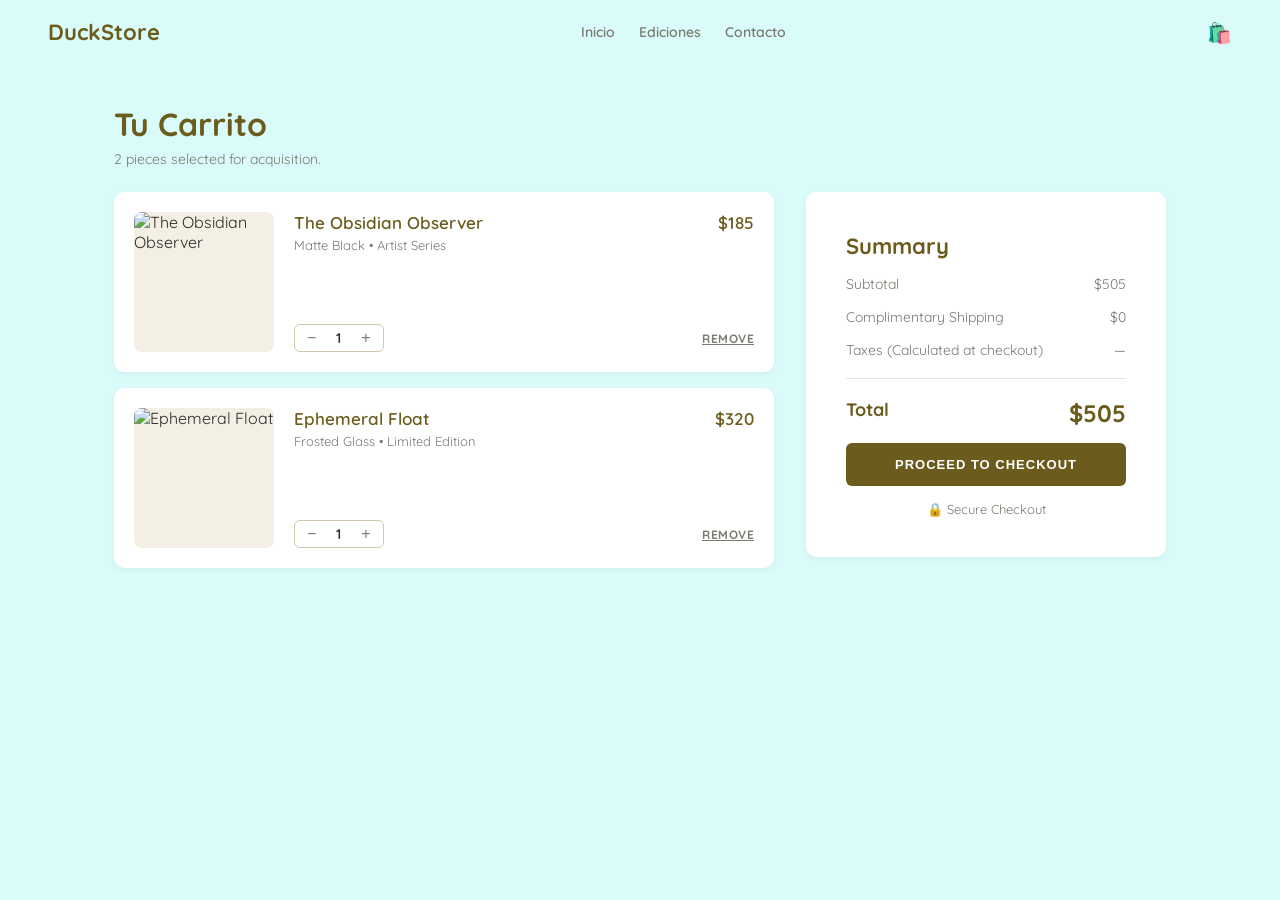
==== carrito.html @ 754b8fd4 "fix:update css carrito" ====
<!DOCTYPE html>
<html lang="es">
<head>
  <meta charset="UTF-8">
  <meta name="viewport" content="width=device-width, initial-scale=1.0">
  <title>DuckStore</title>

  <!-- Fuente redondeada similar a la de la imagen -->
  <link href="https://fonts.googleapis.com/css2?family=Quicksand:wght@400;500;600;700&display=swap" rel="stylesheet">

  <!-- Nuestra hoja de estilos -->
  <link rel="stylesheet" href="css/style.css">
</head>
<body class="body">

  <!-- =========================================
       HEADER: Barra superior con el logo y el ícono de carrito
  ========================================== -->
  <header class="header">
    <span class="header__logo">DuckStore</span>
    <!-- Enlaces visibles en vista PC -->
    <nav class="header__nav">
      <a href="index.html" class="header__nav-link">Inicio</a>
      <a href="catalogo.html" class="header__nav-link">Ediciones</a>
      <a href="contacto.html" class="header__nav-link">Contacto</a>
    </nav>
    <a href="carrito.html" class="header__icon2" aria-label="Ver Bolsa">🛍️</a>
  </header>

  <!-- =========================================
       MAIN: Título + lista de productos + resumen
  ========================================== -->
  <main class="products2">
    <h2 class="products__title">Tu Carrito</h2>
    <p class="products__subtitle">2 pieces selected for acquisition.</p>

    <!-- Contenedor flexible para separar productos y resumen en PC -->
    <div class="products__container">
      
      <!-- Lista de tarjetas de productos -->
      <div class="products__list">
        
        <!-- Tarjeta 1: The Obsidian Observer -->
        <article class="card2">
          <div class="card__image-wrapper2">
            <img src="https://lh3.googleusercontent.com/aida-public/[base64]" alt="The Obsidian Observer" class="card__img2">
          </div>
          <div class="card__footer2">
            <div class="card__details">
              <div class="card__text">
                <h3 class="card__name">The Obsidian Observer</h3>
                <p class="card__author">Matte Black • Artist Series</p>
              </div>
              <span class="card__price">$185</span>
            </div>
            <div class="card__actions">
              <div class="card__counter">
                <button class="counter__btn">−</button>
                <span class="counter__value">1</span>
                <button class="counter__btn">+</button>
              </div>
              <a href="#" class="card__remove">REMOVE</a>
            </div>
          </div>
        </article>

        <!-- Tarjeta 2: Ephemeral Float -->
        <article class="card2">
          <div class="card__image-wrapper2">
            <img src="https://lh3.googleusercontent.com/aida-public/[base64]" alt="Ephemeral Float" class="card__img2">
          </div>
          <div class="card__footer2">
            <div class="card__details">
              <div class="card__text">
                <h3 class="card__name">Ephemeral Float</h3>
                <p class="card__author">Frosted Glass • Limited Edition</p>
              </div>
              <span class="card__price">$320</span>
            </div>
            <div class="card__actions">
              <div class="card__counter">
                <button class="counter__btn">−</button>
                <span class="counter__value">1</span>
                <button class="counter__btn">+</button>
              </div>
              <a href="#" class="card__remove">REMOVE</a>
            </div>
          </div>
        </article>

      </div>

      <!-- Tarjeta de Resumen (Summary) -->
      <aside class="summary">
        <h3 class="summary__title">Summary</h3>
        
        <div class="summary__row">
          <span>Subtotal</span>
          <span>$505</span>
        </div>

        <div class="summary__row">
          <span>Complimentary Shipping</span>
          <span>$0</span>
        </div>

        <div class="summary__row">
          <span>Taxes (Calculated at checkout)</span>
          <span>—</span>
        </div>

        <hr class="summary__line">

        <div class="summary__row summary__row--total">
          <span>Total</span>
          <span class="summary__price">$505</span>
        </div>

        <button class="btn-primary2 summary__btn">PROCEED TO CHECKOUT</button>

        <p class="summary__secure">🔒 Secure Checkout</p>
      </aside>

    </div>
  </main>

  <!-- =========================================
       BOTTOM NAV: Barra de navegación inferior (estilo app móvil)
  ========================================== -->
  <nav class="bottom-nav2" aria-label="Navegacion Principal">
    <a href="index.html" class="bottom-nav__item2" aria-label="Inicio">
      <span class="bottom-nav__icon">🏠</span>
      <span class="bottom-nav__text">Inicio</span>
    </a>
    <a href="catalogo.html" class="bottom-nav__item2" aria-label="Ediciones">
      <span class="bottom-nav__icon">▦</span>
      <span class="bottom-nav__text">Ediciones</span>
    </a>
    <a href="carrito.html" class="bottom-nav__item2 bottom-nav__item--active" aria-label="Bolsa">
      <span class="bottom-nav__icon">🛍️</span>
      <span class="bottom-nav__text">Bolsa</span>
    </a>
    <a href="contacto.html" class="bottom-nav__item2" aria-label="Contacto">
      <span class="bottom-nav__icon">✉️</span>
      <span class="bottom-nav__text">Contacto</span>
    </a>
  </nav>

</body>
</html>
---- css/style.css ----
/* ==========================================================
   VARIABLES GLOBALES
   Aquí guardamos los colores principales para reutilizarlos
   fácilmente en todo el archivo.
========================================================== */
:root {
  --color-fondo: #d9fbf9;      /* Fondo turquesa clarito */
  --color-texto: #2b2a26;      /* Texto oscuro general */
  --color-marron: #6b5c1e;     /* Marrón/dorado oscuro para títulos y botón */
  --color-gris-texto: #7a7a72; /* Gris para texto secundario */
  --color-tarjeta: #ffffff;    /* Fondo blanco de las tarjetas */
  --color-badge-oro: #f3d36b;  /* Fondo del badge "LIMITED EDITION" */
  --color-badge-gris: #e7e2d4; /* Fondo del badge "NEW FORM" */
}

/* ==========================================================
   RESET BÁSICO
   Quitamos márgenes por defecto y unificamos el modelo de caja.
========================================================== */
* {
  margin: 0;
  padding: 0;
  box-sizing: border-box;
}

body {
  font-family: 'Quicksand', sans-serif;
  background-color: var(--color-fondo);
  color: var(--color-texto);
  max-width: 480px;      /* Simula el ancho de un móvil */
  margin: 0 auto;        /* Centrado en pantallas grandes */
  padding-bottom: 90px;  /* Espacio para la barra inferior fija */
}

/* ==========================================================
   HEADER
========================================================== */
.header {
  display: flex;
  align-items: center;
  justify-content: space-between;
  background-color: var(--color-fondo);
  padding: 18px 20px;
}

.header__logo {
  font-size: 22px;
  font-weight: 700;
  color: var(--color-marron);
}

.header__icon {
  font-size: 20px;
}

/* ==========================================================
   HERO
   Sección grande con una imagen de fondo oscura y texto centrado.
========================================================== */
.hero {
  /* Imagen + degradado oscuro para que el texto se lea bien */
  background:
    linear-gradient(to bottom, rgba(20,20,25,0.55), rgba(20,20,25,0.85)),
    url('https://lh3.googleusercontent.com/aida-public/[base64]');
  background-size: cover;
  background-position: center;
  min-height: 500px;
  display: flex;
  align-items: flex-end; /* El contenido se apoya en la parte baja */
}

.hero__overlay {
  width: 100%;
  text-align: center;
  color: #fdfdfa;
  padding: 40px 24px;
}

.hero__tag {
  font-size: 12px;
  font-weight: 700;
  letter-spacing: 2px;
  margin-bottom: 10px;
}

.hero__title {
  font-size: 30px;
  font-weight: 700;
  margin-bottom: 14px;
}

.hero__text {
  font-size: 14px;
  line-height: 1.5;
  max-width: 340px;
  margin: 0 auto 24px auto;
  opacity: 0.9;
}

/* Botón principal (dorado/marrón) */
.btn-primary {
  background-color: var(--color-marron);
  color: #fff;
  border: none;
  padding: 14px 28px;
  font-size: 13px;
  font-weight: 700;
  letter-spacing: 1px;
  border-radius: 6px;
  cursor: pointer;
}

/* ==========================================================
   SECCIÓN DE PRODUCTOS (New Arrivals)
========================================================== */
.products {
  padding: 30px 20px;
}

.products__title {
  font-size: 26px;
  font-weight: 700;
  color: var(--color-marron);
  margin-bottom: 6px;
}

.products__subtitle {
  font-size: 14px;
  color: var(--color-gris-texto);
  margin-bottom: 24px;
}

/* ---------- Tarjeta de producto ---------- */
.card {
  background-color: var(--color-tarjeta);
  border-radius: 10px;
  padding: 18px;
  margin-bottom: 20px;
  box-shadow: 0 2px 6px rgba(0, 0, 0, 0.05);
}

.card__header {
  display: flex;
  justify-content: space-between;
  align-items: center;
  margin-bottom: 14px;
}

/* Cuando no hay badge, el corazón se alinea a la derecha */
.card__header--right {
  justify-content: flex-end;
}

.card__like {
  font-size: 18px;
  cursor: pointer;
}

/* Etiquetas (badges) */
.badge {
  font-size: 11px;
  font-weight: 700;
  letter-spacing: 1px;
  padding: 5px 12px;
  border-radius: 20px;
}

.badge--gold {
  background-color: var(--color-badge-oro);
  color: #4a3c00;
}

.badge--gray {
  background-color: var(--color-badge-gris);
  color: var(--color-gris-texto);
}

/* Contenedor de la imagen del producto */
.card__image-wrapper {
  background-color: #f4efe4;
  border-radius: 8px;
  display: flex;
  align-items: center;
  justify-content: center;
  padding: 20px;
  margin-bottom: 16px;
}

.card__img {
  max-width: 100%;
  max-height: 180px;
  object-fit: contain;
}

/* Pie de la tarjeta: nombre, autor y precio */
.card__footer {
  display: flex;
  justify-content: space-between;
  align-items: flex-end;
}

.card__name {
  font-size: 17px;
  font-weight: 600;
  color: var(--color-marron);
  margin-bottom: 4px;
}

.card__author {
  font-size: 13px;
  color: var(--color-gris-texto);
}

.card__price {
  font-size: 17px;
  font-weight: 600;
  color: var(--color-marron);
}

/* Enlace "Ver toda la colección" */
.view-all {
  display: block;
  text-align: center;
  font-size: 13px;
  font-weight: 700;
  letter-spacing: 1px;
  color: var(--color-marron);
  text-decoration: none;
  margin-top: 10px;
}

/* ==========================================================
   BARRA DE NAVEGACIÓN INFERIOR (estilo app móvil)
========================================================== */
.bottom-nav {
  position: fixed;
  bottom: 0;
  left: 50%;
  transform: translateX(-50%);
  width: 100%;
  max-width: 480px;
  background-color: var(--color-tarjeta);
  display: flex;
  justify-content: space-around;
  align-items: center;
  padding: 14px 0;
  box-shadow: 0 -2px 6px rgba(0, 0, 0, 0.06);
}

.bottom-nav__item {
  text-decoration: none;
  color: var(--color-gris-texto);
  font-size: 20px;
  width: 42px;
  height: 42px;
  display: flex;
  align-items: center;
  justify-content: center;
  border-radius: 50%;
}

/* El ícono activo se resalta con fondo dorado */
.bottom-nav__item--active {
  background-color: var(--color-badge-oro);
  color: #4a3c00;
}
/* ==========================================================
   PÁGINA CATÁLOGO (catalogo.html)
   Reutiliza las variables definidas arriba en :root y agrega
   solo lo nuevo que necesita esta pantalla.
========================================================== */

/* Color extra para las etiquetas azules de esta página */
:root {
  --color-badge-azul: #9ae1fe;
  --color-badge-azul-texto: #08667e;
}

/* ---------- Introducción (título + texto) ---------- */
.intro {
  text-align: center;
  padding: 30px 24px 10px;
}

.intro__title {
  font-size: 28px;
  font-weight: 700;
  color: var(--color-marron);
  margin-bottom: 10px;
}

.intro__text {
  font-size: 14px;
  line-height: 1.5;
  color: var(--color-gris-texto);
  max-width: 340px;
  margin: 0 auto;
}

/* ---------- Filtros y orden ---------- */
.filters {
  padding: 20px 20px 14px;
  border-bottom: 1px solid var(--color-badge-gris);
}

.filters__tabs {
  display: flex;
  gap: 18px;
  overflow-x: auto;
  margin-bottom: 14px;
}

.filters__tab {
  background: none;
  border: none;
  font-family: inherit;
  font-size: 12px;
  font-weight: 700;
  letter-spacing: 0.5px;
  color: var(--color-gris-texto);
  white-space: nowrap;
  padding-bottom: 4px;
  cursor: pointer;
}

/* Pestaña de categoría seleccionada (subrayada) */
.filters__tab--active {
  color: var(--color-marron);
  border-bottom: 2px solid var(--color-marron);
}

.filters__sort {
  font-size: 12px;
  font-weight: 700;
  letter-spacing: 0.5px;
  color: var(--color-gris-texto);
  cursor: pointer;
}

/* ---------- Lista de productos del catálogo ---------- */
.catalog {
  padding: 24px 20px 10px;
}

.item {
  margin-bottom: 28px;
}

.item__image-wrapper {
  position: relative;
  border-radius: 10px;
  overflow: hidden;
  background-color: #f4efe4;
  margin-bottom: 12px;
}

.item__img {
  width: 100%;
  height: 260px;
  object-fit: cover;
  display: block;
}

/* Etiqueta (badge) sobre la imagen del producto */
.badge {
  position: absolute;
  top: 12px;
  left: 12px;
  background-color: var(--color-badge-azul);
  color: var(--color-badge-azul-texto);
  font-size: 11px;
  font-weight: 700;
  letter-spacing: 0.5px;
  padding: 5px 12px;
  border-radius: 20px;
  z-index: 1;
}

.item__info {
  display: flex;
  justify-content: space-between;
  align-items: flex-start;
}

.item__name {
  font-size: 18px;
  font-weight: 600;
  color: var(--color-marron);
  margin-bottom: 4px;
}

.item__category {
  font-size: 13px;
  color: var(--color-gris-texto);
}

.item__price {
  font-size: 18px;
  font-weight: 600;
  color: var(--color-marron);
}

/* Producto agotado: se muestra apagado y en gris */
.item--sold-out .item__img {
  filter: grayscale(1);
  opacity: 0.6;
}

.item--sold-out .item__name,
.item--sold-out .item__category,
.item--sold-out .item__price {
  opacity: 0.6;
}

/* Botón "DISCOVER MORE" centrado, reutiliza .btn-primary ya existente arriba */
.catalog .btn-primary {
  display: block;
  margin: 20px auto 10px;
}
/* PARTE DEL CARRITO*/
.body{
  max-width: none;
  margin: 0;
}
:root {
  --color-marron-hover: #554600; /* Tono oscuro para hover */
  --color-borde: #d0c6ab;        /* Bordes divisores */
}
/*HEADER */
.header__nav {
  display: none;
  gap: 24px;
}
.header__nav-link {
  text-decoration: none;
  color: var(--color-gris-texto);
  font-size: 14px;
  font-weight: 600;
  transition: color 0.2s;
}
.header__nav-link:hover {
  color: var(--color-marron);
}
.header__icon2 {
  font-size: 20px;
  text-decoration: none;
  color: var(--color-marron);
}
/*SECCIÓN PRINCIPAL*/
.products2 {
  max-width: 480px;
  margin: 0 auto;
  padding: 24px 20px;
}
.products__container {
  display: flex;
  flex-direction: column;
  gap: 20px;
}
.products__list {
  display: flex;
  flex-direction: column;
  gap: 16px;
  flex: 1;
}
/* TARJETA DE PRODUCTO*/
.card2 {
  background-color: var(--color-tarjeta);
  border-radius: 10px;
  padding: 20px;
  box-shadow: 0 2px 6px rgba(0, 0, 0, 0.05);
  display: flex;
  flex-direction: column;
  gap: 20px;
}
.card__image-wrapper2 {
  background-color: #f4efe4;
  border-radius: 8px;
  display: flex;
  align-items: center;
  justify-content: center;
  overflow: hidden;
  height: 180px;
}
.card__img2 {
  width: 100%;
  height: 100%;
  object-fit: cover;
}
.card__footer2 {
  display: flex;
  flex-direction: column;
  gap: 14px;
}
.card__details {
  display: flex;
  justify-content:space-between;
  align-items: flex-start;
}
.card__actions {
  display: flex;
  justify-content: space-between;
  align-items: center;
}

.card__counter {
  display: inline-flex;
  align-items: center;
  border: 1px solid var(--color-borde);
  border-radius: 6px;
  background-color: #ffffff;
}

.counter__btn {
  background: transparent;
  border: none;
  padding: 4px 12px;
  font-size: 16px;
  color: var(--color-gris-texto);
  cursor: pointer;
}

.counter__value {
  padding: 4px 8px;
  font-size: 14px;
  font-weight: 600;
  color: var(--color-texto);
}
.card__remove {
  color: var(--color-gris-texto);
  font-size: 12px;
  font-weight: 700;
  letter-spacing: 0.5px;
  text-decoration: underline;
  cursor: pointer;
  background: none;
  border: none;
}
.card__remove:hover {
  color: #ba1a1a;
}

/*RESUMEN DEL PEDIDO */
.summary {
  background-color: var(--color-tarjeta);
  border-radius: 10px;
  padding: 40px;
  box-shadow: 0 2px 6px rgba(0, 0, 0, 0.05);
  display: flex;
  flex-direction: column;
  gap: 15px;
}
.summary__title {
  font-size: 22px;
  font-weight: 700;
  color: var(--color-marron);
}
.summary__row {
  display: flex;
  justify-content: space-between;
  font-size: 14px;
  color: var(--color-gris-texto);
}
.summary__line {
  border: none;
  border-top: 1px solid var(--color-badge-gris);
  margin: 4px 0;
}
.summary__row--total {
  font-size: 18px;
  font-weight: 700;
  color: var(--color-marron);
}
.summary__price {
  font-size: 24px;
  font-weight: 700;
  color: var(--color-marron);
}
.btn-primary2,
.summary__btn {
  background-color: var(--color-marron);
  color: #fff;
  border: none;
  padding: 14px 20px;
  font-size: 13px;
  font-weight: 700;
  letter-spacing: 1px;
  border-radius: 6px;
  cursor: pointer;
  display: flex;
  justify-content: center;
  align-items: center;
  gap: 8px;
  transition: background-color 0.2s;
  width: 100%;
}

.btn-primary2:hover,
.summary__btn:hover {
  background-color: var(--color-marron-hover);
}

.summary__secure {
  text-align: center;
  font-size: 13px;
  color: var(--color-gris-texto);
}

/*BARRA DE NAVEGACIÓN INFERIOR */
.bottom-nav2 {
  position: fixed;
  bottom: 0;
  left: 50%;
  transform: translateX(-50%);
  width: 100%;
  max-width: 480px;
  background-color: var(--color-tarjeta);
  display: flex;
  justify-content: space-around;
  align-items: center;
  padding: 12px 0;
  box-shadow: 0 -2px 6px rgba(0, 0, 0, 0.06);
  z-index: 50;
}
.bottom-nav__item2 {
  text-decoration: none;
  color: var(--color-gris-texto);
  font-size: 16px;
  width: 42px;
  height: 42px;
  display: flex;
  align-items: center;
  justify-content: center;
  border-radius: 50%;
  transition: background-color 0.2s;
}
/* ==========================================================
   RESPONSIVE: VISTA PC (Pantallas a partir de 768px)
========================================================== */
@media (min-width: 768px) {
  body {
    padding-bottom: 0;
  }

  .header {
    padding: 18px 48px;
  }

  .header__nav {
    display: flex;
  }

  .products2 {
    max-width: 1100px;
    padding: 40px 24px;
  }

  .products__title {
    font-size: 32px;
  }

  .products__container {
    flex-direction: row;
    align-items: flex-start;
    gap: 32px;
  }

  .card2 {
    flex-direction: row;
  }

  .card__image-wrapper2 {
    width: 140px;
    height: 140px;
    flex-shrink: 0;
  }

  .card__footer2 {
    flex: 1;
    justify-content: space-between;
  }

  .summary {
    width: 360px;
    position: sticky;
    top: 90px;
  }

  .bottom-nav2 {
    display: none;
  }
}
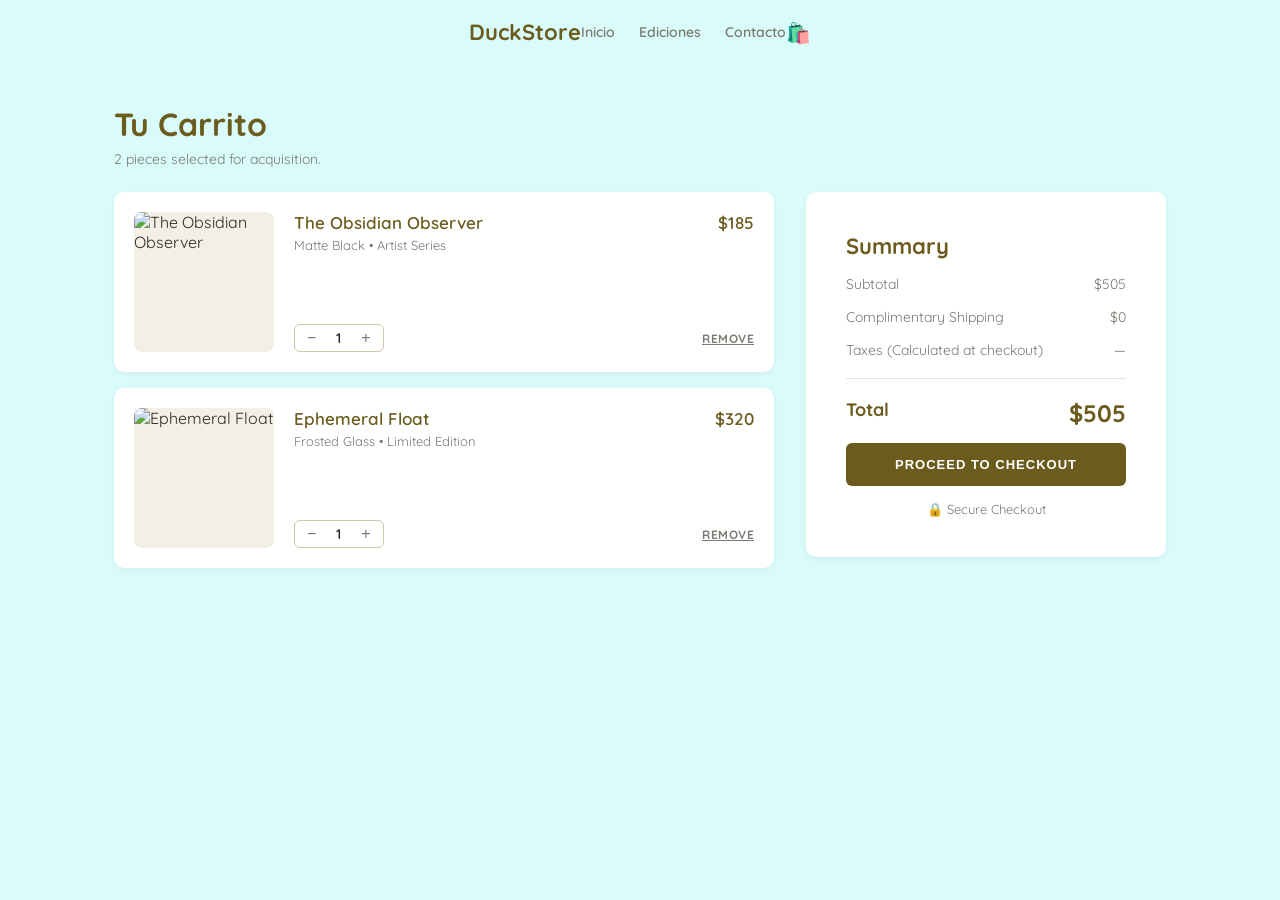
==== commit 0564bba6: "fix: html carrito (#7)" ====
--- a/carrito.html
+++ b/carrito.html
@@ -129,20 +129,16 @@
   ========================================== -->
   <nav class="bottom-nav2" aria-label="Navegacion Principal">
     <a href="index.html" class="bottom-nav__item2" aria-label="Inicio">
-      <span class="bottom-nav__icon">🏠</span>
-      <span class="bottom-nav__text">Inicio</span>
+      <span class="bottom-nav__icon">●</span>
     </a>
-    <a href="catalogo.html" class="bottom-nav__item2" aria-label="Ediciones">
+    <a href="catalogo.html" class="bottom-nav__item2" aria-label="Catalogo">
       <span class="bottom-nav__icon">▦</span>
-      <span class="bottom-nav__text">Ediciones</span>
     </a>
     <a href="carrito.html" class="bottom-nav__item2 bottom-nav__item--active" aria-label="Bolsa">
       <span class="bottom-nav__icon">🛍️</span>
-      <span class="bottom-nav__text">Bolsa</span>
     </a>
     <a href="contacto.html" class="bottom-nav__item2" aria-label="Contacto">
       <span class="bottom-nav__icon">✉️</span>
-      <span class="bottom-nav__text">Contacto</span>
     </a>
   </nav>
 
--- a/css/style.css
+++ b/css/style.css
@@ -38,7 +38,7 @@
 .header {
   display: flex;
   align-items: center;
-  justify-content: space-between;
+  justify-content: center;
   background-color: var(--color-fondo);
   padding: 18px 20px;
 }
@@ -387,6 +387,12 @@
   font-weight: 600;
   color: var(--color-marron);
   margin-bottom: 4px;
+}
+.item__name:hover{
+  text-decoration: underline;
+}
+.details{
+  text-decoration: none;
 }
 
 .item__category {
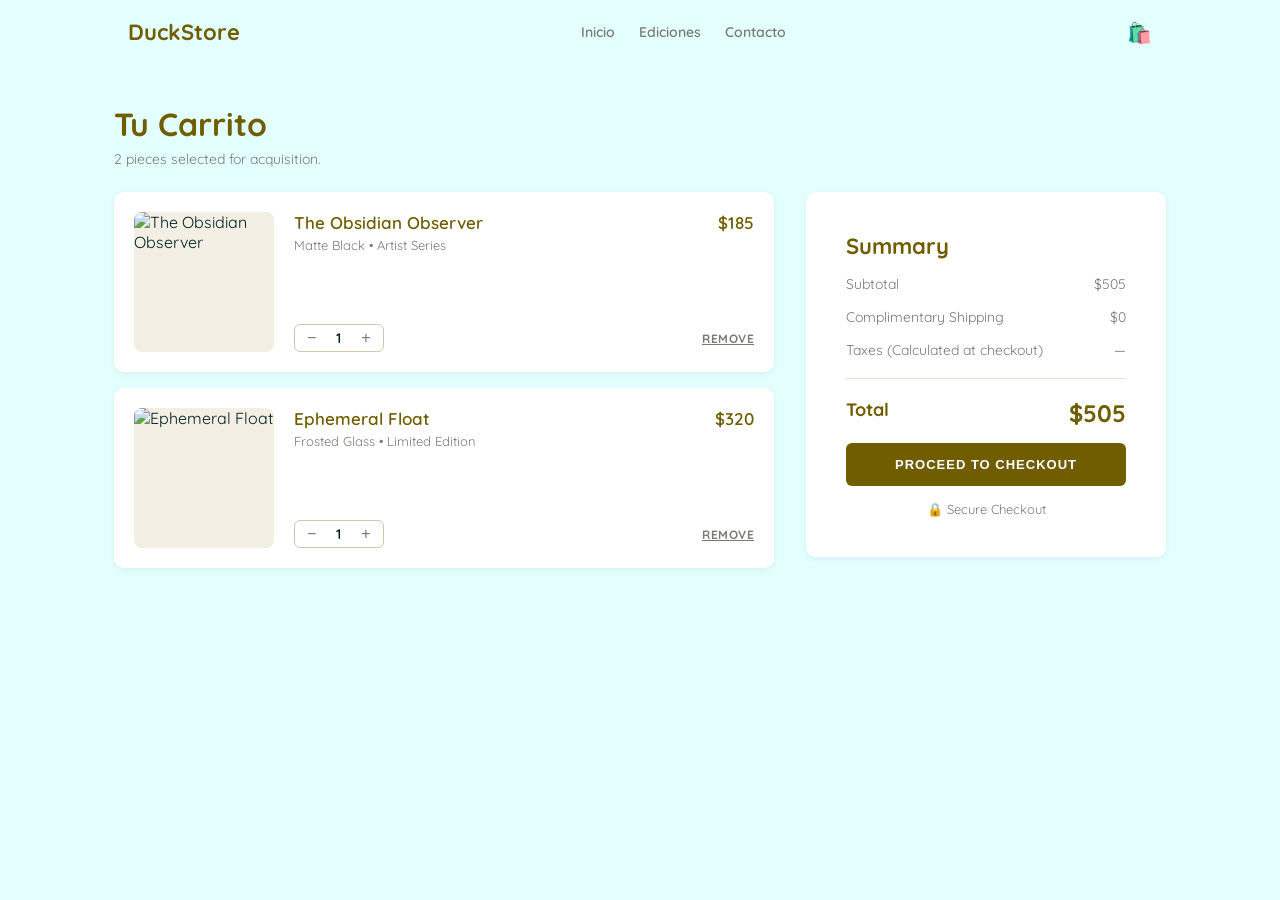
==== commit 5f6cb2a2: "fix:css carrito" ====
--- a/carrito.html
+++ b/carrito.html
@@ -9,7 +9,7 @@
   <link href="https://fonts.googleapis.com/css2?family=Quicksand:wght@400;500;600;700&display=swap" rel="stylesheet">
 
   <!-- Nuestra hoja de estilos -->
-  <link rel="stylesheet" href="css/style.css">
+  <link rel="stylesheet" href="css/carrito.css">
 </head>
 <body class="body">
 
--- a/css/carrito.css
+++ b/css/carrito.css
@@ -0,0 +1,345 @@
+/* ==========================================================
+   CSS PARA LA PARTE DEL CARRITO
+========================================================== */
+:root {
+  --color-fondo: #e2fffe;      /* Fondo turquesa clarito */
+  --color-texto: #002020;      /* Texto oscuro general */
+  --color-marron: #705d00;     /* Marrón/dorado oscuro para títulos y botón */
+  --color-gris-texto: #7a7a72; /* Gris para texto secundario */
+  --color-tarjeta: #ffffff;    /* Fondo blanco de las tarjetas */
+  --color-badge-oro: #f3d36b;  /* Fondo del badge "LIMITED EDITION" */
+  --color-badge-gris: #e7e2d4; /* Fondo del badge "NEW FORM" */  
+  --color-marron-hover: #554600; /* Tono oscuro para hover */
+  --color-borde: #d0c6ab;        /* Bordes divisores */
+}
+* {
+  margin: 0;
+  padding: 0;
+  box-sizing: border-box;
+}
+body {
+  font-family: 'Quicksand', sans-serif;
+  background-color: var(--color-fondo);
+  color: var(--color-texto);
+  max-width: 480px;      /* Simula el ancho de un móvil */
+  margin: 0 auto;        /* Centrado en pantallas grandes */
+  padding-bottom: 90px;  /* Espacio para la barra inferior fija */
+}
+.body{
+  max-width: none;
+  margin: 0;
+}
+/*HEADER */
+.header {
+  display: flex;
+  align-items: center;
+  justify-content: space-between;
+  background-color: var(--color-fondo);
+  padding: 18px 20px;
+}
+
+.header__logo {
+  font-size: 22px;
+  font-weight: 700;
+  color: var(--color-marron);
+}
+
+.header__icon {
+  font-size: 20px;
+}
+.header__nav {
+  display: none;
+  gap: 24px;
+}
+.header__nav-link {
+  text-decoration: none;
+  color: var(--color-gris-texto);
+  font-size: 14px;
+  font-weight: 600;
+  transition: color 0.2s;
+}
+.header__nav-link:hover {
+  color: var(--color-marron);
+}
+.header__icon2 {
+  font-size: 20px;
+  text-decoration: none;
+  color: var(--color-marron);
+}
+/*SECCIÓN PRINCIPAL*/
+.products2 {
+  max-width: 480px;
+  margin: 0 auto;
+  padding: 24px 20px;
+}
+.products__title {
+  font-size: 26px;
+  font-weight: 700;
+  color: var(--color-marron);
+  margin-bottom: 6px;
+}
+.products__subtitle {
+  font-size: 14px;
+  color: var(--color-gris-texto);
+  margin-bottom: 24px;
+}
+.products__container {
+  display: flex;
+  flex-direction: column;
+  gap: 20px;
+}
+.products__list {
+  display: flex;
+  flex-direction: column;
+  gap: 16px;
+  flex: 1;
+}
+/* TARJETA DE PRODUCTO*/
+.card2 {
+  background-color: var(--color-tarjeta);
+  border-radius: 10px;
+  padding: 20px;
+  box-shadow: 0 2px 6px rgba(0, 0, 0, 0.05);
+  display: flex;
+  flex-direction: column;
+  gap: 20px;
+}
+.card__image-wrapper2 {
+  background-color: #f4efe4;
+  border-radius: 8px;
+  display: flex;
+  align-items: center;
+  justify-content: center;
+  overflow: hidden;
+  height: 180px;
+}
+.card__img2 {
+  width: 100%;
+  height: 100%;
+  object-fit: cover;
+}
+.card__footer2 {
+  display: flex;
+  flex-direction: column;
+  gap: 14px;
+}
+.card__details {
+  display: flex;
+  justify-content:space-between;
+  align-items: flex-start;
+}
+.card__actions {
+  display: flex;
+  justify-content: space-between;
+  align-items: center;
+}
+
+.card__counter {
+  display: inline-flex;
+  align-items: center;
+  border: 1px solid var(--color-borde);
+  border-radius: 6px;
+  background-color: #ffffff;
+}
+
+.counter__btn {
+  background: transparent;
+  border: none;
+  padding: 4px 12px;
+  font-size: 16px;
+  color: var(--color-gris-texto);
+  cursor: pointer;
+}
+
+.counter__value {
+  padding: 4px 8px;
+  font-size: 14px;
+  font-weight: 600;
+  color: var(--color-texto);
+}
+.card__remove {
+  color: var(--color-gris-texto);
+  font-size: 12px;
+  font-weight: 700;
+  letter-spacing: 0.5px;
+  text-decoration: underline;
+  cursor: pointer;
+  background: none;
+  border: none;
+}
+.card__remove:hover {
+  color: #ba1a1a;
+}
+.card__name {
+  font-size: 17px;
+  font-weight: 600;
+  color: var(--color-marron);
+  margin-bottom: 4px;
+}
+.card__author {
+  font-size: 13px;
+  color: var(--color-gris-texto);
+}
+.card__price {
+  font-size: 17px;
+  font-weight: 600;
+  color: var(--color-marron);
+}
+/*RESUMEN DEL PEDIDO */
+.summary {
+  background-color: var(--color-tarjeta);
+  border-radius: 10px;
+  padding: 40px;
+  box-shadow: 0 2px 6px rgba(0, 0, 0, 0.05);
+  display: flex;
+  flex-direction: column;
+  gap: 15px;
+}
+.summary__title {
+  font-size: 22px;
+  font-weight: 700;
+  color: var(--color-marron);
+}
+.summary__row {
+  display: flex;
+  justify-content: space-between;
+  font-size: 14px;
+  color: var(--color-gris-texto);
+}
+.summary__line {
+  border: none;
+  border-top: 1px solid var(--color-badge-gris);
+  margin: 4px 0;
+}
+.summary__row--total {
+  font-size: 18px;
+  font-weight: 700;
+  color: var(--color-marron);
+}
+.summary__price {
+  font-size: 24px;
+  font-weight: 700;
+  color: var(--color-marron);
+}
+.btn-primary2,
+.summary__btn {
+  background-color: var(--color-marron);
+  color: #fff;
+  border: none;
+  padding: 14px 20px;
+  font-size: 13px;
+  font-weight: 700;
+  letter-spacing: 1px;
+  border-radius: 6px;
+  cursor: pointer;
+  display: flex;
+  justify-content: center;
+  align-items: center;
+  gap: 8px;
+  transition: background-color 0.2s;
+  width: 100%;
+}
+
+.btn-primary2:hover,
+.summary__btn:hover {
+  background-color: var(--color-marron-hover);
+}
+
+.summary__secure {
+  text-align: center;
+  font-size: 13px;
+  color: var(--color-gris-texto);
+}
+
+/*BARRA DE NAVEGACIÓN INFERIOR */
+.bottom-nav2 {
+  position: fixed;
+  bottom: 0;
+  left: 50%;
+  transform: translateX(-50%);
+  width: 100%;
+  max-width: 480px;
+  background-color: var(--color-tarjeta);
+  display: flex;
+  justify-content: space-around;
+  align-items: center;
+  padding: 12px 0;
+  box-shadow: 0 -2px 6px rgba(0, 0, 0, 0.06);
+  z-index: 50;
+}
+.bottom-nav__item2 {
+  text-decoration: none;
+  color: var(--color-gris-texto);
+  font-size: 16px;
+  width: 42px;
+  height: 42px;
+  display: flex;
+  align-items: center;
+  justify-content: center;
+  border-radius: 50%;
+  transition: background-color 0.2s;
+}
+.bottom-nav__item--active {
+  background-color: var(--color-badge-oro);
+  color: #4a3c00;
+}
+/* ==========================================================
+   RESPONSIVE: VISTA PC (Pantallas a partir de 768px) PARA EL CARRITO
+========================================================== */
+@media (min-width: 768px) {
+  body {
+    max-width: 960px;
+    padding-bottom: 0;
+  }
+
+  .header {
+    padding: 18px 48px;
+  }
+
+  .header__nav {
+    display: flex;
+  }
+
+  .products2 {
+    max-width: 1100px;
+    padding: 40px 24px;
+  }
+
+  .products__title {
+    font-size: 32px;
+  }
+
+  .products__container {
+    flex-direction: row;
+    align-items: flex-start;
+    gap: 32px;
+  }
+
+  .card2 {
+    flex-direction: row;
+  }
+
+  .card__image-wrapper2 {
+    width: 140px;
+    height: 140px;
+    flex-shrink: 0;
+  }
+
+  .card__footer2 {
+    flex: 1;
+    justify-content: space-between;
+  }
+
+  .summary {
+    width: 360px;
+    position: sticky;
+    top: 90px;
+  }
+
+  .bottom-nav2 {
+    display: none;
+  }
+}@media (min-width:1280px){
+  body { max-width:1280px; padding-left:80px; padding-right:80px; }
+  .story { margin:0 -80px; padding:64px 80px; }
+}
